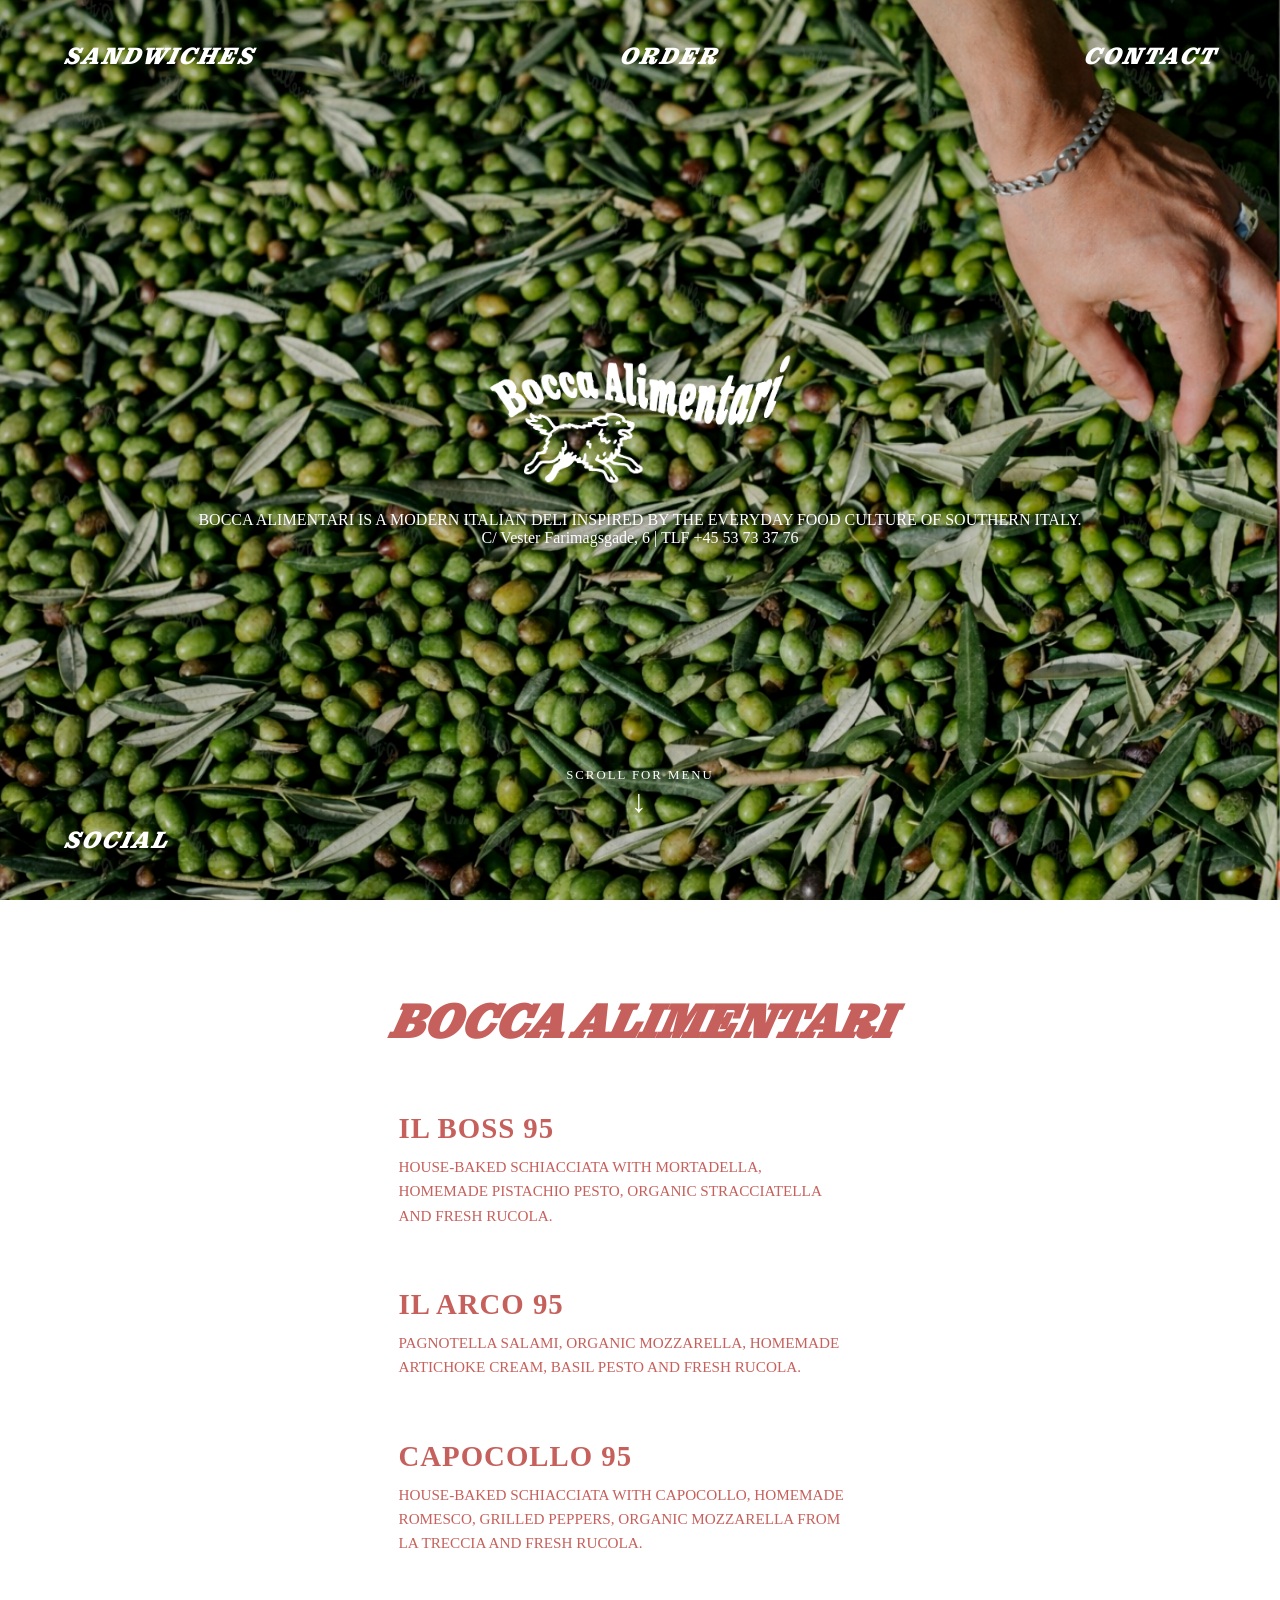
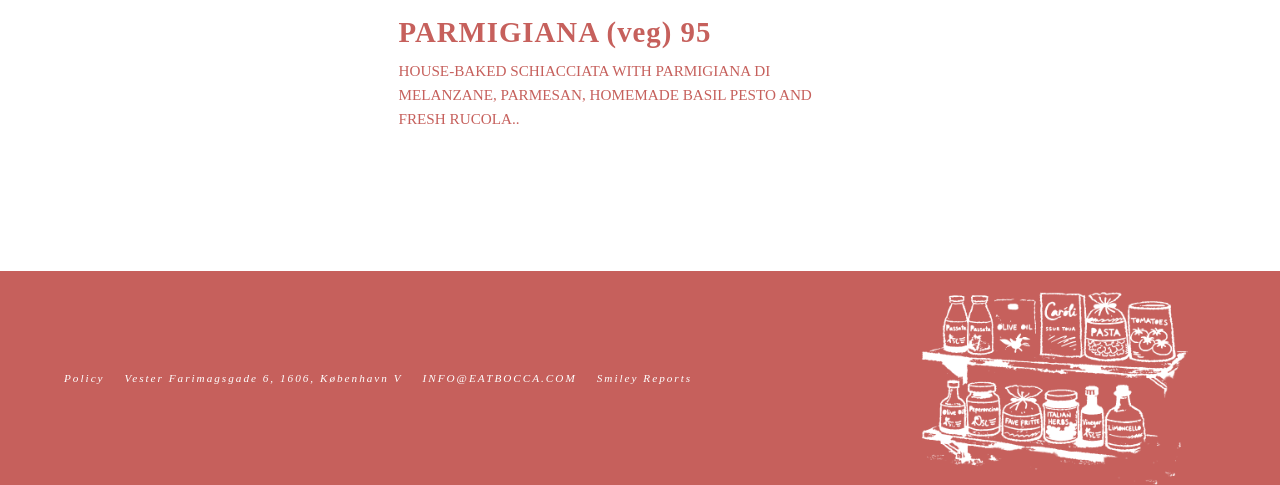
==== Index.html @ 59ef2124 "Add files via upload" ====
<!DOCTYPE html>
<html>
  <head>
    <title>Booca Alimentari & Café</title>
    <link rel="stylesheet" href="styles.css" />
  </head>
<script>
    window.addEventListener('scroll', function() {
        const topNav = document.querySelector('.top-nav');
        const bottomNav = document.querySelector('.bottom-nav');
        const menuSection = document.querySelector('#menu');
        
        // Find ud af hvor menuen starter i forhold til toppen af skærmen
        const menuPosition = menuSection.getBoundingClientRect().top;

        // Hvis toppen af menuen er 50px fra toppen (eller højere oppe)
        if (menuPosition <= 50) {
            topNav.classList.add('nav-scrolled');
            bottomNav.classList.add('nav-scrolled');
        } else {
            topNav.classList.remove('nav-scrolled');
            bottomNav.classList.remove('nav-scrolled');
        }
    });
</script>
<body>

<div class="scroll-container">
            <nav class="top-nav">
                <a href="#menu">SANDWICHES</a> 
                <a href="midlertidig.html">ORDER</a>
                <a href="contact.html">CONTACT</a>
            </nav>

            <footer class="bottom-nav">
                <a href="https://www.instagram.com/boccakbh/?hl=da">SOCIAL</a>
            </footer>
        <section class="hero-section" id="home">

            <main class="content-wrapper">
                <img src="BoccaAliLogoTH.png" alt="Bocca Logo" class="logo-icon">
                <div class="info-text">
                    <p>BOCCA ALIMENTARI IS A MODERN ITALIAN DELI INSPIRED BY THE EVERYDAY FOOD CULTURE OF SOUTHERN ITALY.</p>
                    <p>C/ Vester Farimagsgade, 6 | TLF +45 53 73 37 76</p>
                </div>
            </main>

            <div class="scroll-indicator">
                <span>SCROLL FOR MENU</span>
                <div class="arrow">↓</div>
            </div>


        </section>

        <section class="menu-section" id="menu">
            <div class="menu-container">
                
                <div class="menu-block">
                    <h1 class="menu-title">BOCCA ALIMENTARI</h1>
                    <div class="menu-grid">
                        <div class="menu-item">
                            <h3>IL BOSS 95</h3>
                            <p>HOUSE-BAKED SCHIACCIATA WITH MORTADELLA, HOMEMADE PISTACHIO PESTO, ORGANIC STRACCIATELLA AND FRESH RUCOLA.</p>
                        </div>
                        <div class="menu-item">
                            <h3>IL ARCO 95</h3>
                            <p>PAGNOTELLA SALAMI, ORGANIC MOZZARELLA, HOMEMADE ARTICHOKE CREAM, BASIL PESTO AND FRESH RUCOLA.</p>
                        </div>
                        <div class="menu-item">
                            <h3>CAPOCOLLO 95</h3>
                            <p>HOUSE-BAKED SCHIACCIATA WITH CAPOCOLLO, HOMEMADE ROMESCO, GRILLED PEPPERS, ORGANIC MOZZARELLA FROM LA TRECCIA AND FRESH RUCOLA.</p>
                        </div>
                         <div class="menu-item">
                            <h3>PARMIGIANA (veg) 95</h3>
                            <p>HOUSE-BAKED SCHIACCIATA WITH PARMIGIANA DI MELANZANE, PARMESAN, HOMEMADE BASIL PESTO AND FRESH RUCOLA..</p>
                        </div>
                        </div>
                </div>
                <!--
                <img src="bocca logo.png" class="menu-divider-logo" alt="logo">

                <div class="menu-block">
                    <h1 class="menu-title">BOCCA CAFÉ</h1>
                    <div class="menu-grid">
                        <div class="menu-item">
                            <h3>RYE BREAD 60</h3>
                            <p>HOUSE RYE BREAD WITH GAMMELKNAS CHEESE, BUTTER, AND A SOFT BOILED EGG.</p>
                        </div>
                        <div class="menu-item">
                            <h3>GRANOLA 80</h3>
                            <p>GREEK YOGHURT WITH HOUSE GRANOLA, SEASONAL COMPOTE, PISTACHIO AND EXTRA VIRGIN OLIVEOIL.</p>
                        </div>
                    </div>
                </div>
                -->
            </div>
        </section>
        <footer class="afoot">
          <div class="footerkasse">
                <nav class="footerlinks">
                    <a href="#">Policy</a>
                    <a>Vester Farimagsgade 6, 1606, København V</a>
                    <a>INFO@EATBOCCA.COM</a>
                    <a href="https://www.findsmiley.dk/1508528">Smiley Reports</a>
                </nav>
                <img src="Hylde hvid.png" class="footerbil">
          </div>

        </footer>
    </div>

</body>
</html>
---- styles.css ----
/* --- GLOBAL VARIABLES & RESET --- */
:root {
    --bocca-red: #c6605c; 
}

* {
    margin: 0;
    padding: 0;
    box-sizing: border-box;
}

html {
    scroll-behavior: smooth;
    background-color: white; /* Prevents "gray" flash on load */
}

body {
    font-family: 'Georgia', serif;
    animation: fadeInPage 0.8s ease-in-out;
}

@keyframes fadeInPage {
    from { opacity: 0; }
    to { opacity: 1; }
}

/* --- REUSABLE LAYOUT --- */
.hero-section {
    height: 100vh;
    width: 100%;
    display: flex;
    flex-direction: column;
    justify-content: center; /* This keeps content centered vertically */
    align-items: center;     /* This keeps content centered horizontally */
    text-align: center;
    position: relative;
    padding: 20px;
}

.top-nav {
    position: fixed;
    top: 40px;
    width: 90%;
    left: 5%; /* Centrerer den */
    display: flex;
    justify-content: space-between;
    z-index: 1000;
}

.bottom-nav {
    position: fixed;
    bottom: 40px;
    left: 5%;
    z-index: 1000;
}

/* Standard (Hvid tekst til forsiden) */
.top-nav a, .bottom-nav a {
    color: white;
    transition: color 0.3s ease-in-out;
}

.content-wrapper {
    min-width:40%;

}

/* Den klasse vi tilføjer via JavaScript */
.nav-scrolled a {
    color: var(--bocca-red) !important;
    text-shadow: none !important;
}

a {
    text-decoration: none;
    font-style: italic;
    font-family: 'Pulpo';
    letter-spacing: 2px;
    font-size: 1.5rem;
}

.footerlinks a {
    font-size: 0.9rem;
    color: white;
}

@media (max-width: 600px) {
    a {
    font-size: 0.9rem;
    }
}

#home::before {
    content: "";
    position: absolute;
    top: 0; left: 0; width: 100%; height: 100%;
    z-index: -1;
    background: url('Skærmbillede\ 2026-02-17\ 142303.png');
    background-size: cover;
    background-position: center;
    transform: scaleX(-1);
    filter: contrast(1.1) brightness(0.9);
}

#home a, #home .info-text p {
    color: white;
    text-shadow: 1px 1px 4px rgba(0,0,0,0.5);
}

.logo-icon {
    width: 320px;
    margin-bottom: 20px;
}

/* --- LIGHT PAGES (ORDER, CONTACT, MENU) --- */
.contact-page, #menu, .light-page {
    background-color: white !important;
}

.contact-page a, #menu a, .light-page a,
.contact-page h2, #menu h1, .light-page h2,
.email-link, .sub-text {
    color: var(--bocca-red) !important;
    text-shadow: none !important;
}

.contact-content {
    max-width: 600px;
    display: flex;
    flex-direction: column;
    gap: 30px;
}

/* --- SCROLL SNAP & INDICATOR --- */
.scroll-container {
    width: 100%;
    min-height: 100vh;
    position: relative;
}


.scroll-indicator {
    position: absolute;
    bottom: 80px; /* Adjust this number to move arrow up/down */
    color: white;
    font-size: 0.8rem;
    letter-spacing: 2px;
}

.arrow {
    font-size: 2rem;
    animation: bounce 2s infinite;
}

@keyframes bounce {
    0%, 20%, 50%, 80%, 100% {transform: translateY(0);}
    40% {transform: translateY(-10px);}
}



/* --- UPDATED MENU SECTION --- */
#menu {
    background-color: #ffffff !important;
    color: var(--bocca-red);
    display: flex;
    flex-direction: column;
    justify-content: flex-start; /* Allows natural scrolling from the top */
    align-items: center;
    overflow-y: auto; /* Important for long menus */
    padding: 10vh 20px; /* Uses 10% of viewport height as top padding */
    min-height: 100vh; /* Ensures it's at least one full screen */
}

.menu-container {
    width: 90%; /* Occupies most of the screen width */
    max-width: 1200px; /* But doesn't get ridiculously wide on huge monitors */
    margin: 0 auto;
    display: flex;
    flex-direction: column;
    align-items: center;
}

/* --- UPDATED MENU GRID --- */
.menu-grid {
    display: grid;
    grid-template-columns: repeat(auto-fit, minmax(350px, 1fr)); /* Responsive columns */
    gap: 8vh 4vw; /* Uses viewport-based units for consistent spacing */
    width: 100%;
    margin: 40px 0;
}

.menu-title {
    font-size: clamp(3rem, 8vw, 6rem); /* Scales title based on screen size */
    font-style: italic;
    margin-bottom: 2rem;
    font-family: 'Pulpo';
}

/* --- UPDATED MENU ITEM --- */
.menu-item {
    padding: 10px;
}

.menu-item h3 {
    font-size: 1.8rem;
    margin-bottom: 10px;
    letter-spacing: 1px;
}

.menu-item p {
    font-size: 0.95rem;
    line-height: 1.6;
    max-width: 450px; /* Prevents text lines from getting too long/hard to read */
}

/* Ensure both menu sections use the grid */
.menu-grid {
    display: grid;
    /* This creates two columns on desktop, one on mobile automatically */
    grid-template-columns: repeat(auto-fit, minmax(400px, 1fr)); 
    gap: 40px 60px;
    width: 100%;
    text-align: left;
    margin: 40px 0;
}

/* Specific styling for the logo divider between menus */
.menu-divider-logo {
    width: 200px; /* Slightly larger for impact */
    margin: 80px auto;
    display: block;
    /* This filter turns the black/white logo into your terracotta red */
    filter: invert(48%) sepia(13%) saturate(1637%) hue-rotate(315deg) brightness(91%) contrast(83%);
    opacity: 0.8;
}

.menu-block h1 {
    font-size: 3rem;
    font-style: italic;
    margin-bottom: 40px;
    text-align: center;
    width: 100%;
}


.afoot {
    width: 100%;
    min-height: 200px; /* Justeret så den ikke er unødvendigt høj */
    background-color: #c6605c;
    display: flex;
    align-items: center; /* Centrerer indholdet lodret */
    padding: 0 5%; /* Giver lidt luft i siderne */
}

.footerkasse {
    width: 100%;
    display: flex;
    justify-content: space-between; 
    align-items: center;
}

.footerlinks {
    display: flex;
    gap: 20px; 
}

.footerlinks a {
    color: white;
    text-decoration: none;
    font-family: 'Georgia', serif;
    font-size: 0.7rem;
}

.footerbil {
    width: 20rem;
    height: auto;
    object-fit: contain;
}


@media (max-width: 768px) {
    .footerbil {
        display: none;
    }
    
    .footerkasse {
        justify-content: center; 
    }
    
    .footerlinks {
        flex-direction: column;
        text-align: center;
        gap: 10px;
    }
}


 @font-face { font-family: Pulpo; src: url('pulpo-black-italic.ttf'); }
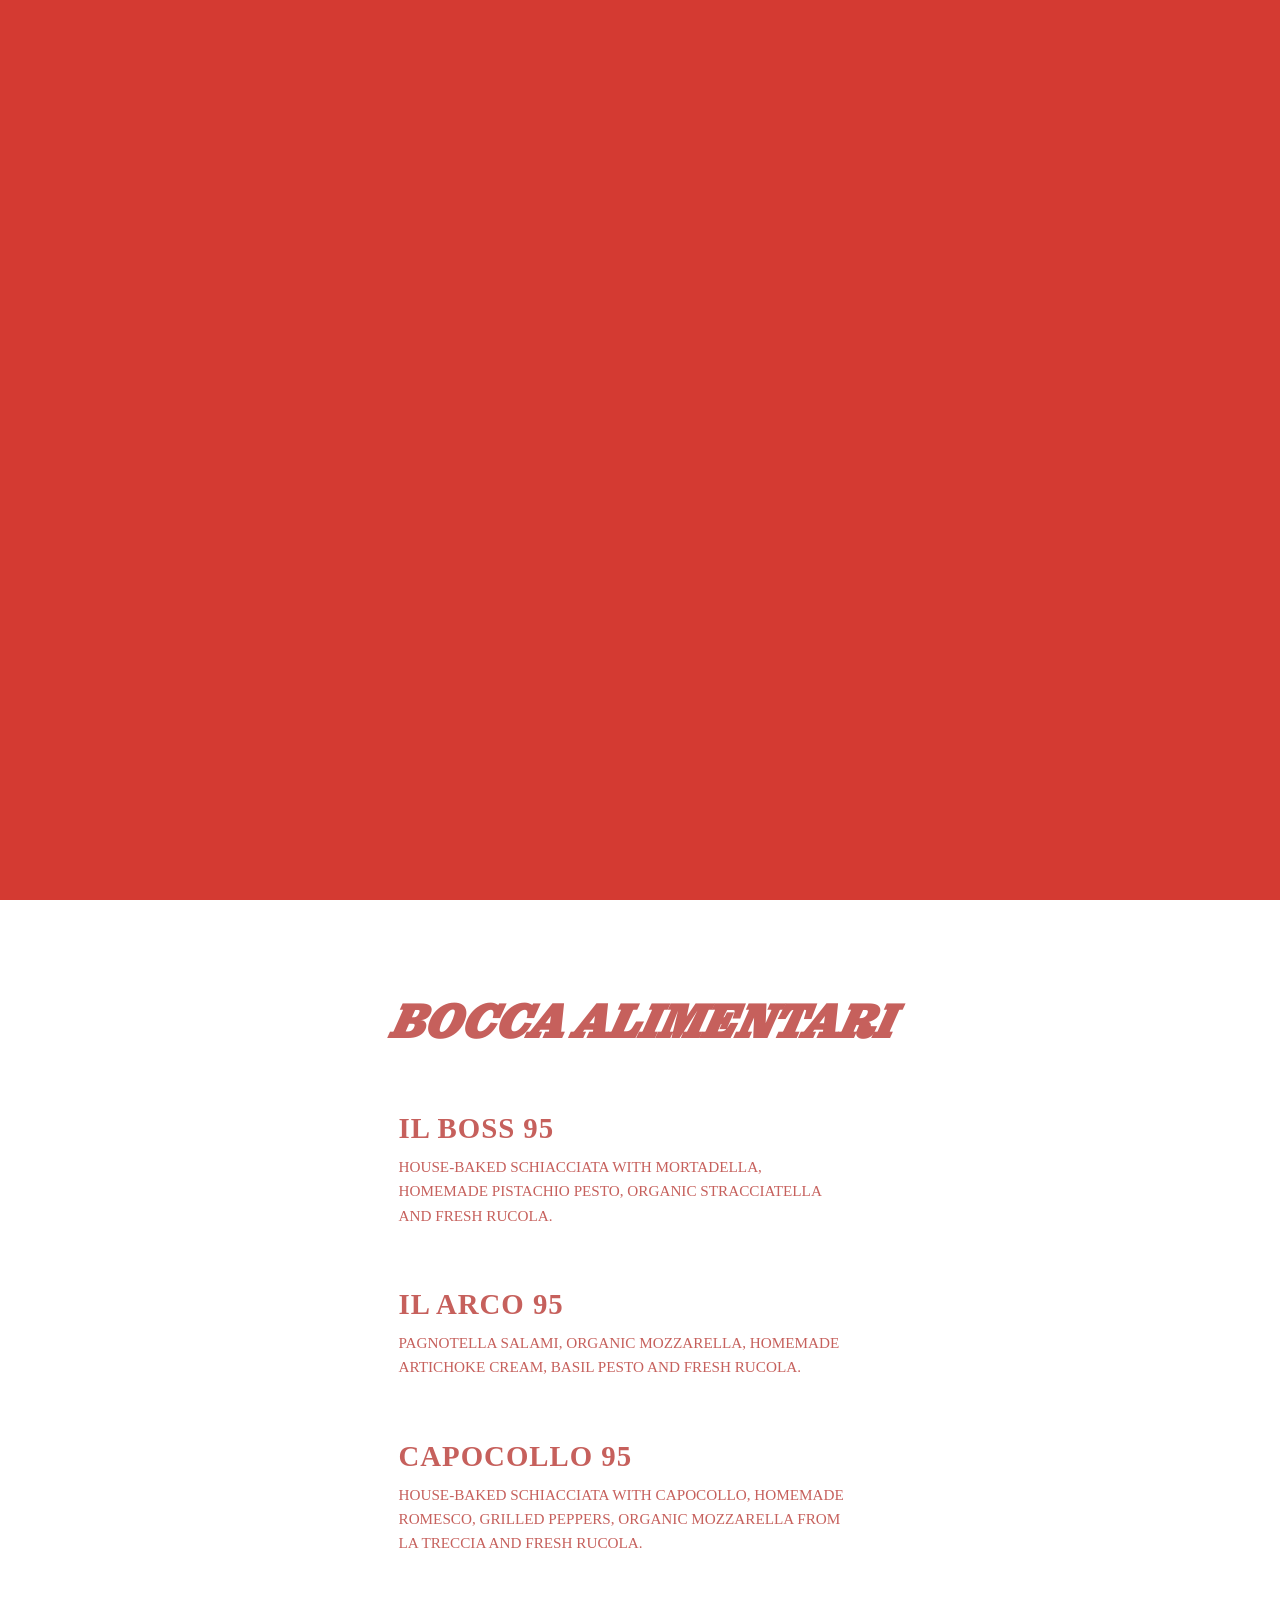
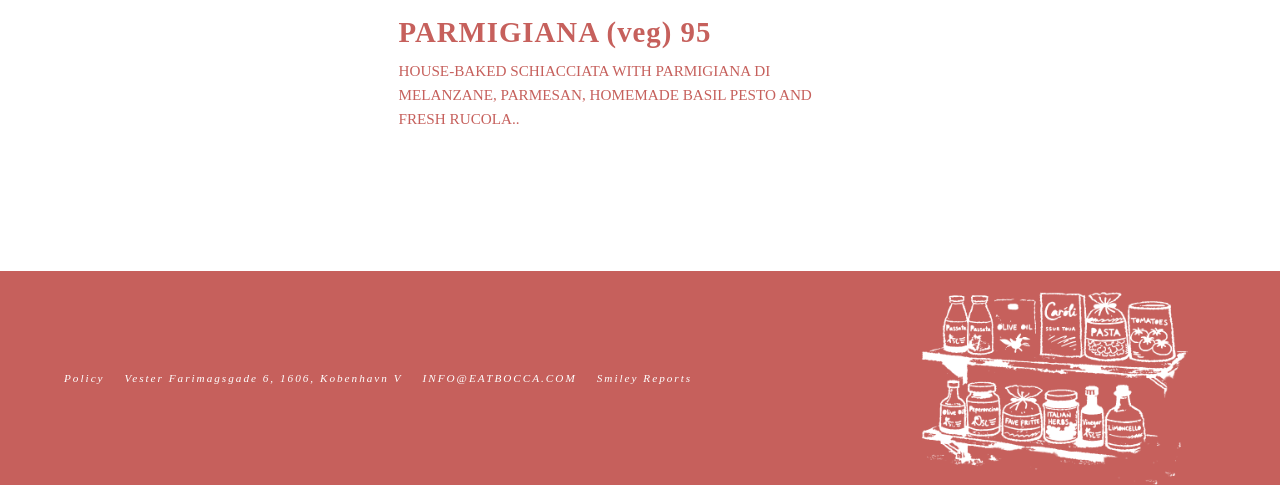
==== commit bc94f3d8: "Add files via upload" ====
--- a/Index.html
+++ b/Index.html
@@ -1,6 +1,7 @@
 <!DOCTYPE html>
 <html>
   <head>
+    <link rel="icon" type="image/x-icon" href="favicon.ico">
     <title>Booca Alimentari & Café</title>
     <link rel="stylesheet" href="styles.css" />
   </head>
@@ -9,21 +10,74 @@
         const topNav = document.querySelector('.top-nav');
         const bottomNav = document.querySelector('.bottom-nav');
         const menuSection = document.querySelector('#menu');
+        const bottomSec = document.querySelector('#botmenu');
+
         
-        // Find ud af hvor menuen starter i forhold til toppen af skærmen
         const menuPosition = menuSection.getBoundingClientRect().top;
 
-        // Hvis toppen af menuen er 50px fra toppen (eller højere oppe)
         if (menuPosition <= 50) {
             topNav.classList.add('nav-scrolled');
+        } else {
+            topNav.classList.remove('nav-scrolled');
+        }
+
+        if (menuPosition <= 700) {
             bottomNav.classList.add('nav-scrolled');
         } else {
-            topNav.classList.remove('nav-scrolled');
             bottomNav.classList.remove('nav-scrolled');
         }
     });
+
+
+    document.addEventListener("DOMContentLoaded", () => {
+  const overlay = document.getElementById("intro-overlay");
+  const video = document.getElementById("intro-video");
+
+  // 1. Check if the user has already seen the intro this session
+  if (sessionStorage.getItem("introPlayed")) {
+    overlay.classList.add("hidden");
+    document.body.style.overflow = "auto"; // Restore scrolling
+    return; // Stop the script here
+  }
+
+  // 2. If it's the initial load, play the video
+  // Note: Most browsers block autoplay unless the video is muted.
+  video.play().catch(error => {
+      console.log("Autoplay was blocked by the browser:", error);
+  });
+
+  // 3. Play video for a few seconds, then fade to static image
+  // Change 3000 (3 seconds) to however long you want the video to play
+  setTimeout(() => {
+    video.classList.add("fade-out"); // Fades video, revealing the image behind it
+    
+    // 4. Show the static image for a moment, then fade out the whole overlay
+    // Change 1500 (1.5 seconds) to adjust how long the static image stays on screen
+    setTimeout(() => {
+      overlay.classList.add("fade-out");
+      document.body.style.overflow = "auto"; // Restore scrolling for the website
+      
+      // Save to sessionStorage so it doesn't play on reload/page change
+      sessionStorage.setItem("introPlayed", "true");
+
+      // Optional: Completely remove the overlay from the DOM after it fades out
+      setTimeout(() => {
+        overlay.classList.add("hidden");
+      }, 1000); // Matches the 1s CSS transition on the overlay
+      
+    }, 1500); 
+
+  }, 3000); 
+});
 </script>
 <body>
+
+<div id="intro-overlay">  
+  <video id="intro-video" muted playsinline>
+    <source src="Bocca animation.mp4" type="video/mp4">
+  </video>
+</div>
+
 
 <div class="scroll-container">
             <nav class="top-nav">
@@ -34,6 +88,8 @@
 
             <footer class="bottom-nav">
                 <a href="https://www.instagram.com/boccakbh/?hl=da">SOCIAL</a>
+                <a id="botmenu" href="about.html">ABOUT US</a>
+
             </footer>
         <section class="hero-section" id="home">
 
@@ -41,14 +97,14 @@
                 <img src="BoccaAliLogoTH.png" alt="Bocca Logo" class="logo-icon">
                 <div class="info-text">
                     <p>BOCCA ALIMENTARI IS A MODERN ITALIAN DELI INSPIRED BY THE EVERYDAY FOOD CULTURE OF SOUTHERN ITALY.</p>
-                    <p>C/ Vester Farimagsgade, 6 | TLF +45 53 73 37 76</p>
+                    <p><br>C/ Vester Farimagsgade, 6 | TLF +45 53 73 37 76</p>
                 </div>
             </main>
 
-            <div class="scroll-indicator">
+<!--             <div class="scroll-indicator">
                 <span>SCROLL FOR MENU</span>
-                <div class="arrow">↓</div>
-            </div>
+                <div class="arrow">&#8595</div>
+            </div> -->
 
 
         </section>
@@ -99,8 +155,8 @@
         <footer class="afoot">
           <div class="footerkasse">
                 <nav class="footerlinks">
-                    <a href="#">Policy</a>
-                    <a>Vester Farimagsgade 6, 1606, København V</a>
+                    <a href="policy.html">Policy</a>
+                    <a>Vester Farimagsgade 6, 1606, Kobenhavn V</a>
                     <a>INFO@EATBOCCA.COM</a>
                     <a href="https://www.findsmiley.dk/1508528">Smiley Reports</a>
                 </nav>
--- a/styles.css
+++ b/styles.css
@@ -52,6 +52,9 @@
     bottom: 40px;
     left: 5%;
     z-index: 1000;
+    justify-content: space-between;
+    width: 90%;
+    display: flex;
 }
 
 /* Standard (Hvid tekst til forsiden) */
@@ -62,6 +65,7 @@
 
 .content-wrapper {
     min-width:40%;
+    
 
 }
 
@@ -95,12 +99,17 @@
     position: absolute;
     top: 0; left: 0; width: 100%; height: 100%;
     z-index: -1;
-    background: url('Skærmbillede\ 2026-02-17\ 142303.png');
+    background: url('baggrund.png');
     background-size: cover;
     background-position: center;
     transform: scaleX(-1);
     filter: contrast(1.1) brightness(0.9);
 }
+.info-text {
+width: 50%;
+justify-self: center;
+/*transform: translateX(50%);*/
+}
 
 #home a, #home .info-text p {
     color: white;
@@ -119,7 +128,7 @@
 
 .contact-page a, #menu a, .light-page a,
 .contact-page h2, #menu h1, .light-page h2,
-.email-link, .sub-text {
+.email-link, .sub-text, h4{
     color: var(--bocca-red) !important;
     text-shadow: none !important;
 }
@@ -299,3 +308,56 @@
  @font-face { font-family: Pulpo; src: url('pulpo-black-italic.ttf'); } 
 
 
+/* The main container covering the screen */
+#intro-overlay { 
+  position: fixed;
+  top: 0;
+  left: 0;
+  display: flex;
+  width: 100vw;
+  height: 100vh;
+  background-color: #D43A32; /* Matches your video background */
+  z-index: 9999; /* Keeps it on top of everything */
+  transition: opacity 1s ease-in-out;
+}
+
+/* Force video and image to fill the screen */
+#intro-video {
+  position: absolute;
+  top: 25%;
+  left: 25%;
+  width: 50%;
+  transition: opacity 0.5s ease-in-out;
+}
+
+@media (max-width: 600px) {
+    #intro-video {
+        top: 25%;
+        left: 0;
+        width: 100%;
+    }
+}
+
+
+#intro-video {
+  z-index: 1000; /* Front layer */
+}
+
+/* Helper classes we will trigger with JavaScript */
+.fade-out {
+  opacity: 0;
+  pointer-events: none;
+}
+
+.hidden {
+  display: none !important;
+}
+
+
+.aboutus-body {
+    background-color: #D43A32 !important;
+}
+
+.aboutus-content {
+    color: white;
+}
